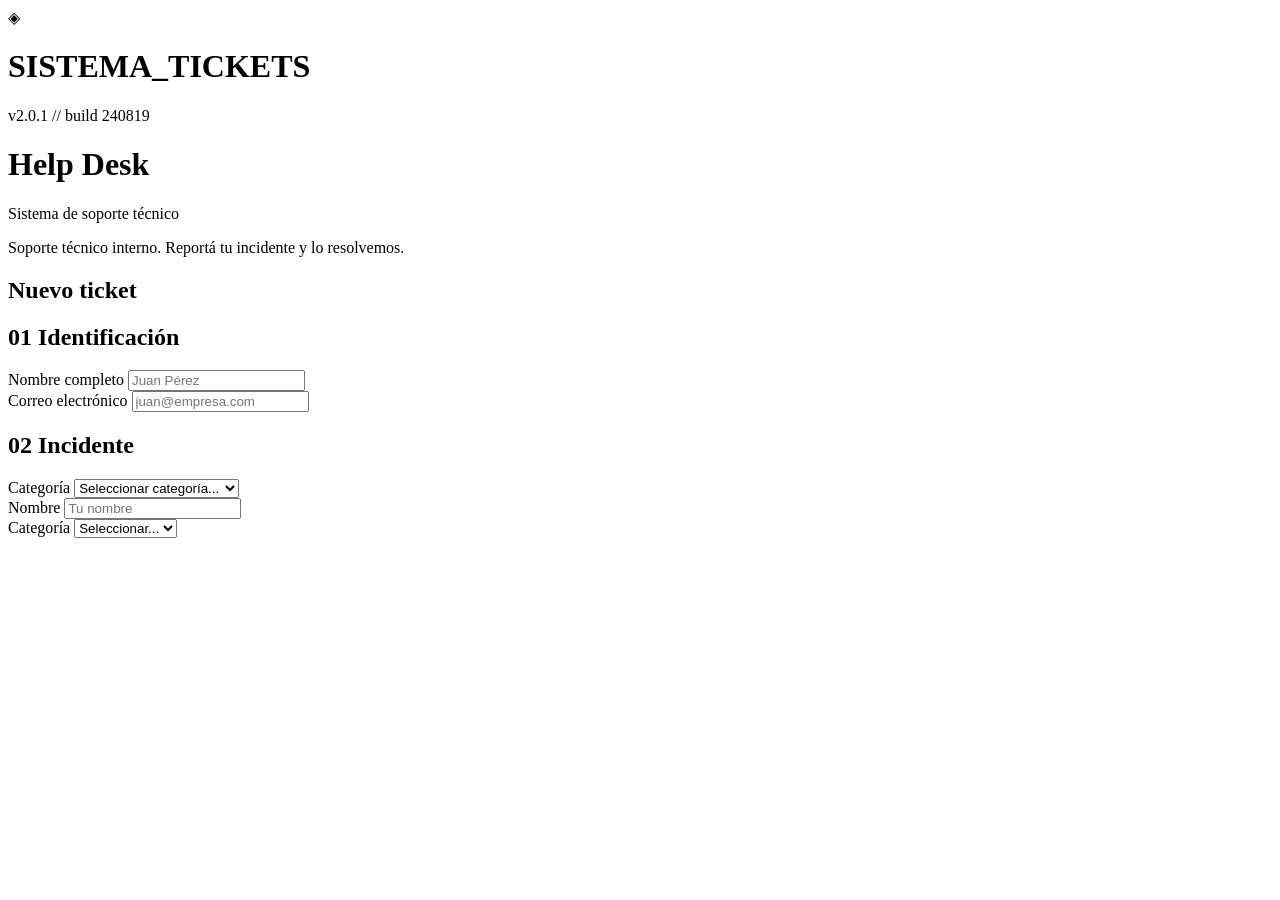
==== index.html @ 227f3cdc "Update index.html" ====
<!DOCTYPE html>
<html lang="es" class="dark">
<html lang="es">
<head>
    <meta charset="UTF-8">
    <meta name="viewport" content="width=device-width, initial-scale=1.0">
    <title>// SISTEMA_TICKETS</title>
    <link href="https://fonts.googleapis.com/css2?family=Inter:wght@400;500;600;700&family=JetBrains+Mono:wght@400;600&display=swap" rel="stylesheet">
    <title>Tickets</title>
    <link href="https://fonts.googleapis.com/css2?family=Space+Grotesk:wght@300;400;500;600;700&display=swap" rel="stylesheet">
    <link rel="stylesheet" href="style.css">
</head>
<body>
    <div class="noise"></div>
    
    <div class="gradient-bg">
        <div class="orb orb-1"></div>
        <div class="orb orb-2"></div>
        <div class="orb orb-3"></div>
    </div>

    <main class="container">
        <header class="header">
            <div class="logo">
                <div class="logo-icon">◈</div>
                <div>
                    <h1>SISTEMA_TICKETS</h1>
                    <span class="version">v2.0.1 // build 240819</span>
                </div>
            </div>
        <header class="glass-header">
            <h1>Help Desk</h1>
            <p>Sistema de soporte técnico</p>
        </header>

        <div class="hero">
            <p class="hero-text">
                Soporte técnico interno. Reportá tu incidente y lo resolvemos.
            </p>
        </div>

        <form id="formTicket" class="form">
        <form id="formTicket" class="glass-card">
            <h2>Nuevo ticket</h2>

            <section class="form-section">
                <h2 class="section-title">
                    <span class="section-number">01</span>
                    Identificación
                </h2>
                
                <div class="grid-2">
                    <div class="field">
                        <label class="field-label">Nombre completo</label>
                        <input type="text" id="solicitante" required placeholder="Juan Pérez">
                    </div>
                    
                    <div class="field">
                        <label class="field-label">Correo electrónico</label>
                        <input type="email" id="email" required placeholder="juan@empresa.com">
                    </div>
                </div>
            </section>

            <section class="form-section">
                <h2 class="section-title">
                    <span class="section-number">02</span>
                    Incidente
                </h2>

                <div class="field">
                    <label class="field-label">Categoría</label>
                    <select id="categoria" required>
                        <option value="">Seleccionar categoría...</option>
                        <option value="hardware">Hardware / Equipos</option>
                        <option value="software">Software / Aplicaciones</option>
                        <option value="red">Red / Conectividad</option>
                        <option value="email">Email / Comunicaciones</option>
                        <option value="impresion">Impresión / Periféricos</option>
                        <option value="accesos">Accesos / Seguridad</option>
                        <option value="otros">Otros / General</option>
                    </select>
            <div class="form-row">
                <div class="input-group">
                    <label>Nombre</label>
                    <input type="text" id="solicitante" required placeholder="Tu nombre">
                </div>

                <div class="field" id="campo-problema" style="display:none;">
                    <label class="field-label">Problema específico</label>
                    <select id="problema" required>
                        <option value="">Seleccionar problema...</option>
                    </select>
                <div class="input-group">
                    <label>Email</label>
                    <input type="email" id="email" required placeholder="tu@email.com">
                </div>
            </div>

                <div class="field" id="campo-detalles" style="display:none;">
                    <label class="field-label">
                        Detalles adicionales
                        <span class="required-mark">*</span>
                    </label>
                    <textarea id="detalles" rows="4" required placeholder="Describí el error, cuándo empezó, qué estabas haciendo..."></textarea>
                </div>
            </section>
            <div class="input-group">
                <label>Categoría</label>
                <select id="categoria" required>
                    <option value="">Seleccionar...</option>
                    <option value="hardware">Hardware</option>
                    <option value="software">Software</option>
                    <option value="red">Red</option>
                    <option value="email">Email</option>
                    <option value="impresion">Impresión</option>
                    <option value="accesos">Accesos</option>
                    <option value="otros">Otros</option>
                </select>
            </div>

            <div class="preview-card" id="vista-previa" style="display:none;">
                <div class="preview-header">
                    <span class="preview-title">Vista previa</span>
                    <span class="priority-badge" id="tag-prioridad">Media</span>
                </div>
                <div class="preview-content">
                    <p class="preview-problem" id="vp-problema-texto">-</p>
                    <p class="preview-note">Se enviará confirmación al correo</p>
                </div>
            <div class="input-group" id="campo-problema" style="display:none;">
                <label>Problema</label>
                <select id="problema" required>
                    <option value="">Seleccionar...</option>
                </select>
            </div>

            <div class="actions">
                <button type="submit" class="btn-primary" id="btn-enviar" disabled>
                    <span>Crear ticket</span>
                    <span class="btn-arrow">→</span>
                </button>
                <p class="security-note">Datos encriptados · Solo personal IT</p>
            <div class="input-group" id="campo-detalles" style="display:none;">
                <label>Detalles <span class="req">*</span></label>
                <textarea id="detalles" rows="3" required placeholder="Describe el incidente..."></textarea>
            </div>
        </form>

        <div class="success-view" id="mensaje-exito" style="display:none;">
            <div class="success-icon">◉</div>
            <h2 class="success-title">Ticket creado</h2>
            <p class="success-message">Recibimos tu consulta. Te contactamos pronto.</p>
            
            <div class="ticket-info">
                <div class="info-row">
                    <span class="info-label">Número</span>
                    <span class="info-value" id="numero-ticket">-</span>
                </div>
                <div class="info-row">
                    <span class="info-label">Prioridad</span>
                    <span class="info-value" id="prioridad-confirmada">-</span>
                </div>
                <div class="info-row">
                    <span class="info-label">Email</span>
                    <span class="info-value" id="email-confirmado">-</span>
                </div>
            <div class="preview-glass" id="vista-previa" style="display:none;">
                <span class="badge" id="tag-prioridad">Media</span>
                <p id="vp-problema-texto">-</p>
            </div>
            
            <button class="btn-secondary" onclick="location.reload()">
                Nuevo ticket

            <button type="submit" class="btn-glass" id="btn-enviar" disabled>
                Crear ticket →
            </button>
        </div>
        </form>

        <footer class="footer">
            <p>Sistema interno · 2024</p>
        </footer>
        <div class="glass-card success" id="mensaje-exito" style="display:none;">
            <div class="check">✓</div>
            <h3>Ticket creado</h3>
            <p>ID: <strong id="numero-ticket">-</strong></p>
            <p>Prioridad: <strong id="prioridad-confirmada">-</strong></p>
            <button class="btn-glass secondary" onclick="location.reload()">Nuevo</button>
        </div>
    </main>

    <script>
---- style.css ----
:root {
    --bg: #f3f0ff;              /* Lavanda suave */
    --surface: #ffffff;          /* Blanco puro para tarjetas */
    --sidebar: #4c1d95;          /* Violeta profundo */
    --sidebar-text: #e9d5ff;       /* Lavanda claro */
    --text: #1e1b4b;             /* Índigo casi negro */
    --text-muted: #6b7280;       /* Gris */
    --accent: #7c3aed;           /* Violeta eléctrico */
    --accent-hover: #6d28d9;       /* Violeta más oscuro */
    --border: #ddd6fe;           /* Lavanda borde */
    /* Paleta Violeta */
    --bg: #f5f3ff;              /* Lavanda muy suave, no blanco */
    --surface: #ffffff;
    --sidebar: #4c1d95;         /* Violeta oscuro */
    --sidebar-text: #ede9fe;
    --text: #1e1b4b;            /* Índigo oscuro, casi negro */
    --text-muted: #6d28d9;
    --accent: #7c3aed;          /* Violeta eléctrico */
    --accent-hover: #6d28d9;
    --border: #ddd6fe;
    --shadow: rgba(124, 58, 237, 0.1);
    
    --font-serif: 'DM Serif Display', serif;
    --font-sans: 'Inter', sans-serif;
}
@@ -32,7 +34,7 @@ body {
    min-height: 100vh;
}

/* Sidebar */
/* Sidebar violeta oscuro */
.sidebar {
    width: 260px;
    background: var(--sidebar);
@@ -47,7 +49,7 @@ body {
    font-size: 28px;
    margin-bottom: 60px;
    letter-spacing: -0.5px;
    color: var(--accent-soft);
    color: #fff;
}

.nav {
@@ -61,18 +63,17 @@ body {
    text-decoration: none;
    padding: 12px 16px;
    border-radius: 6px;
    opacity: 0.7;
    opacity: 0.8;
    transition: all 0.2s;
}

.nav-item:hover,
.nav-item.active {
    opacity: 1;
    background: rgba(108, 92, 231, 0.2);
    color: var(--accent-soft);
    background: rgba(255,255,255,0.15);
}

/* Main Content */
/* Main */
.main {
    flex: 1;
    margin-left: 260px;
@@ -92,7 +93,7 @@ body {
    font-weight: 400;
    margin-bottom: 8px;
    letter-spacing: -0.5px;
    color: var(--text);
    color: var(--sidebar);
}

.subtitle {
@@ -132,14 +133,14 @@ label {
}

.required {
    color: #e17055;
    color: #dc2626;
}

input, select, textarea {
    width: 100%;
    padding: 14px 16px;
    border: 1px solid var(--border);
    border-radius: 4px;
    border-radius: 8px;
    font-family: var(--font-sans);
    font-size: 15px;
    background: var(--surface);
@@ -160,18 +161,19 @@ textarea {
select {
    cursor: pointer;
    appearance: none;
    background-image: url("data:image/svg+xml,%3Csvg width='12' height='8' viewBox='0 0 12 8' fill='none'%3E%3Cpath d='M1 1.5L6 6.5L11 1.5' stroke='%23636e72' stroke-width='1.5' stroke-linecap='round' stroke-linejoin='round'/%3E%3C/svg%3E");
    background-image: url("data:image/svg+xml,%3Csvg width='12' height='8' viewBox='0 0 12 8' fill='none'%3E%3Cpath d='M1 1.5L6 6.5L11 1.5' stroke='%236d28d9' stroke-width='1.5' stroke-linecap='round' stroke-linejoin='round'/%3E%3C/svg%3E");
    background-repeat: no-repeat;
    background-position: right 16px center;
    padding-right: 40px;
}

/* Summary Card */
.summary-card {
    background: #f0f3f5;
    background: #ede9fe;
    border-left: 4px solid var(--accent);
    padding: 28px;
    margin: 40px 0;
    border-radius: 0 8px 8px 0;
}

.summary-header {
@@ -195,15 +197,15 @@ select {
    font-weight: 600;
    text-transform: uppercase;
    letter-spacing: 0.5px;
    border-radius: 4px;
    background: #dfe6e9;
    border-radius: 20px;
    background: #ddd6fe;
    color: var(--text);
}

.badge.critica { background: #e17055; color: white; }
.badge.alta { background: #fdcb6e; color: var(--text); }
.badge.critica { background: #dc2626; color: white; }
.badge.alta { background: #f59e0b; color: white; }
.badge.media { background: var(--accent); color: white; }
.badge.baja { background: #b2bec3; color: white; }
.badge.baja { background: #8b5cf6; color: white; }

.summary-problem {
    font-size: 18px;
@@ -229,11 +231,122 @@ select {
    font-family: var(--font-sans);
    font-size: 15px;
    font-weight: 600;
    border-radius: 4px;
    border-radius: 8px;
    cursor: pointer;
    transition: all 0.2s;
    box-shadow: 0 4px 12px var(--shadow);
}

.btn-primary:hover:not(:disabled) {
    background: var(--accent-hover);
    transform: translateY(-1px
    transform: translateY(-1px);
    box-shadow: 0 6px 20px var(--shadow);
}

.btn-primary:disabled {
    background: #c4b5fd;
    cursor: not-allowed;
    box-shadow: none;
}

.btn-secondary {
    background: transparent;
    color: var(--accent);
    border: 1px solid var(--accent);
    padding: 14px 32px;
    font-family: var(--font-sans);
    font-size: 15px;
    cursor: pointer;
    border-radius: 8px;
    margin-top: 24px;
}

.btn-secondary:hover {
    background: var(--accent);
    color: white;
}

/* Success */
.success-message {
    text-align: center;
    padding: 60px 40px;
    background: var(--surface);
    border: 1px solid var(--border);
    border-radius: 12px;
    box-shadow: 0 10px 40px var(--shadow);
}

.success-icon {
    width: 64px;
    height: 64px;
    background: var(--accent);
    color: white;
    border-radius: 50%;
    display: flex;
    align-items: center;
    justify-content: center;
    font-size: 28px;
    margin: 0 auto 24px;
}

.success-message h2 {
    font-family: var(--font-serif);
    font-size: 32px;
    font-weight: 400;
    margin-bottom: 8px;
    color: var(--sidebar);
}

.success-message > p {
    color: var(--text-muted);
    margin-bottom: 32px;
}

.ticket-details {
    background: var(--bg);
    padding: 24px;
    margin-bottom: 32px;
    text-align: left;
    border-radius: 8px;
}

.ticket-details p {
    margin-bottom: 12px;
    padding-bottom: 12px;
    border-bottom: 1px solid var(--border);
}

.ticket-details p:last-child {
    margin-bottom: 0;
    padding-bottom: 0;
    border-bottom: none;
}

.ticket-details strong {
    display: inline-block;
    width: 120px;
    color: var(--text-muted);
    font-weight: 500;
}

@media (max-width: 900px) {
    .sidebar {
        width: 100%;
        position: relative;
        height: auto;
        padding: 20px;
    }
    
    .main {
        margin-left: 0;
        padding: 30px;
    }
    
    .page {
        flex-direction: column;
    }
    
    .form-row {
        grid-template-columns: 1fr;
    }
}
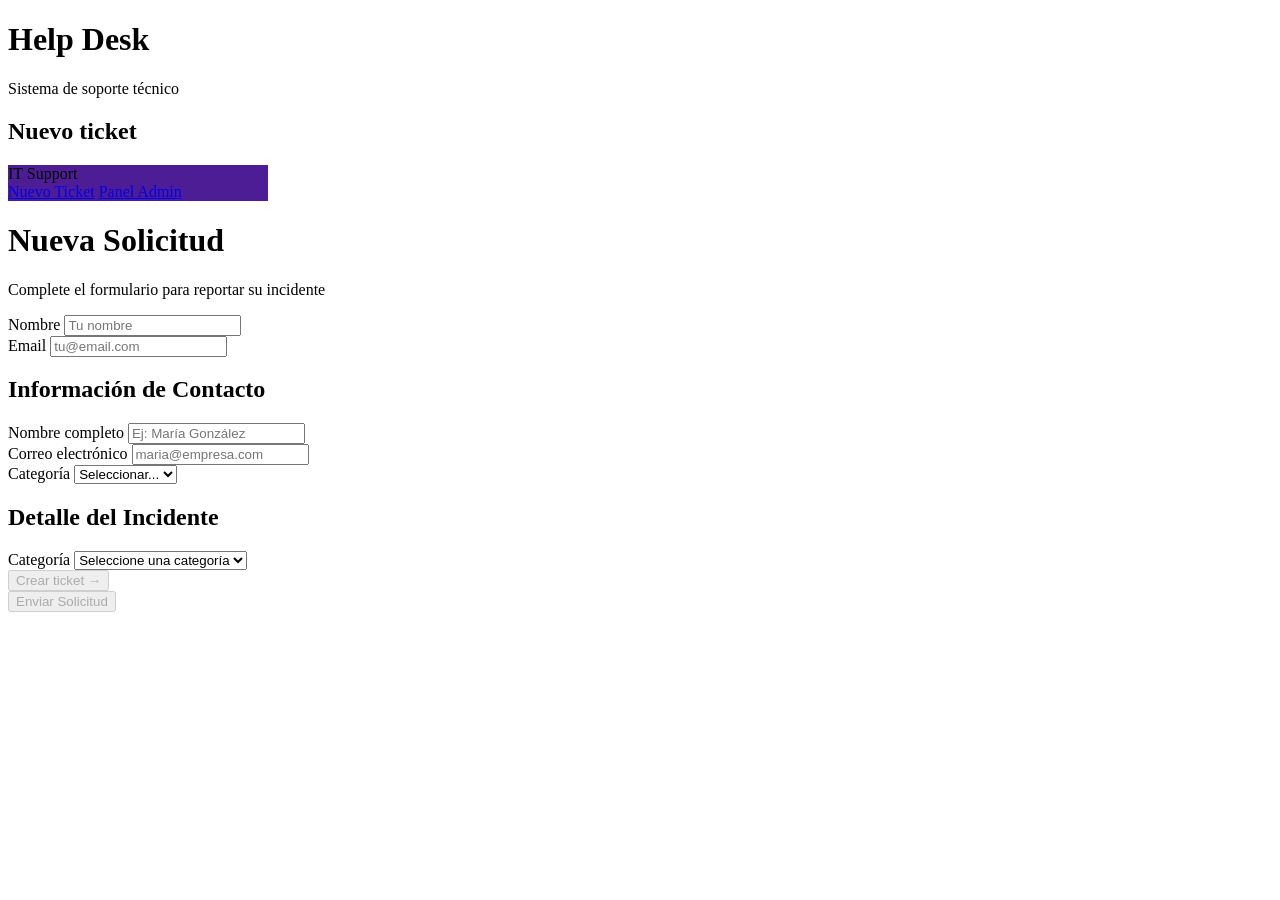
==== commit 49c6a3d8: "Update index.html" ====
--- a/index.html
+++ b/index.html
@@ -1,18 +1,15 @@
 <!DOCTYPE html>
-<html lang="es" class="dark">
 <html lang="es">
 <head>
     <meta charset="UTF-8">
     <meta name="viewport" content="width=device-width, initial-scale=1.0">
-    <title>// SISTEMA_TICKETS</title>
-    <link href="https://fonts.googleapis.com/css2?family=Inter:wght@400;500;600;700&family=JetBrains+Mono:wght@400;600&display=swap" rel="stylesheet">
     <title>Tickets</title>
     <link href="https://fonts.googleapis.com/css2?family=Space+Grotesk:wght@300;400;500;600;700&display=swap" rel="stylesheet">
+    <title>Sistema de Tickets — IT Support</title>
+    <link href="https://fonts.googleapis.com/css2?family=DM+Serif+Display&family=Inter:wght@400;500;600&display=swap" rel="stylesheet">
     <link rel="stylesheet" href="style.css">
 </head>
 <body>
-    <div class="noise"></div>
-    
     <div class="gradient-bg">
         <div class="orb orb-1"></div>
         <div class="orb orb-2"></div>
@@ -20,91 +17,54 @@
     </div>
 
     <main class="container">
-        <header class="header">
-            <div class="logo">
-                <div class="logo-icon">◈</div>
-                <div>
-                    <h1>SISTEMA_TICKETS</h1>
-                    <span class="version">v2.0.1 // build 240819</span>
-                </div>
-            </div>
         <header class="glass-header">
             <h1>Help Desk</h1>
             <p>Sistema de soporte técnico</p>
         </header>
 
-        <div class="hero">
-            <p class="hero-text">
-                Soporte técnico interno. Reportá tu incidente y lo resolvemos.
-            </p>
-        </div>
-
-        <form id="formTicket" class="form">
         <form id="formTicket" class="glass-card">
             <h2>Nuevo ticket</h2>
+    <div class="page">
+        <aside class="sidebar">
+            <div class="brand">IT Support</div>
+            <nav class="nav">
+                <a href="#" class="nav-item active">Nuevo Ticket</a>
+                <a href="admin.html" class="nav-item">Panel Admin</a>
+            </nav>
+        </aside>
+        
+        <main class="main">
+            <header class="header">
+                <h1>Nueva Solicitud</h1>
+                <p class="subtitle">Complete el formulario para reportar su incidente</p>
+            </header>
 
-            <section class="form-section">
-                <h2 class="section-title">
-                    <span class="section-number">01</span>
-                    Identificación
-                </h2>
-                
-                <div class="grid-2">
-                    <div class="field">
-                        <label class="field-label">Nombre completo</label>
-                        <input type="text" id="solicitante" required placeholder="Juan Pérez">
-                    </div>
-                    
-                    <div class="field">
-                        <label class="field-label">Correo electrónico</label>
-                        <input type="email" id="email" required placeholder="juan@empresa.com">
-                    </div>
-                </div>
-            </section>
-
-            <section class="form-section">
-                <h2 class="section-title">
-                    <span class="section-number">02</span>
-                    Incidente
-                </h2>
-
-                <div class="field">
-                    <label class="field-label">Categoría</label>
-                    <select id="categoria" required>
-                        <option value="">Seleccionar categoría...</option>
-                        <option value="hardware">Hardware / Equipos</option>
-                        <option value="software">Software / Aplicaciones</option>
-                        <option value="red">Red / Conectividad</option>
-                        <option value="email">Email / Comunicaciones</option>
-                        <option value="impresion">Impresión / Periféricos</option>
-                        <option value="accesos">Accesos / Seguridad</option>
-                        <option value="otros">Otros / General</option>
-                    </select>
             <div class="form-row">
                 <div class="input-group">
                     <label>Nombre</label>
                     <input type="text" id="solicitante" required placeholder="Tu nombre">
                 </div>
-
-                <div class="field" id="campo-problema" style="display:none;">
-                    <label class="field-label">Problema específico</label>
-                    <select id="problema" required>
-                        <option value="">Seleccionar problema...</option>
-                    </select>
                 <div class="input-group">
                     <label>Email</label>
                     <input type="email" id="email" required placeholder="tu@email.com">
                 </div>
             </div>
+            <form id="formTicket" class="form">
+                
+                <section class="form-section">
+                    <h2>Información de Contacto</h2>
+                    <div class="form-row">
+                        <div class="field">
+                            <label>Nombre completo</label>
+                            <input type="text" id="solicitante" required placeholder="Ej: María González">
+                        </div>
+                        <div class="field">
+                            <label>Correo electrónico</label>
+                            <input type="email" id="email" required placeholder="maria@empresa.com">
+                        </div>
+                    </div>
+                </section>
 
-                <div class="field" id="campo-detalles" style="display:none;">
-                    <label class="field-label">
-                        Detalles adicionales
-                        <span class="required-mark">*</span>
-                    </label>
-                    <textarea id="detalles" rows="4" required placeholder="Describí el error, cuándo empezó, qué estabas haciendo..."></textarea>
-                </div>
-            </section>
             <div class="input-group">
                 <label>Categoría</label>
                 <select id="categoria" required>
@@ -118,70 +78,70 @@
                     <option value="otros">Otros</option>
                 </select>
             </div>
+                <section class="form-section">
+                    <h2>Detalle del Incidente</h2>
+                    
+                    <div class="field">
+                        <label>Categoría</label>
+                        <select id="categoria" required>
+                            <option value="">Seleccione una categoría</option>
+                            <option value="hardware">Hardware y Equipos</option>
+                            <option value="software">Software y Aplicaciones</option>
+                            <option value="red">Red y Conectividad</option>
+                            <option value="email">Correo Electrónico</option>
+                            <option value="impresion">Impresión y Escaneo</option>
+                            <option value="accesos">Accesos y Seguridad</option>
+                            <option value="otros">Otros</option>
+                        </select>
+                    </div>
 
-            <div class="preview-card" id="vista-previa" style="display:none;">
-                <div class="preview-header">
-                    <span class="preview-title">Vista previa</span>
-                    <span class="priority-badge" id="tag-prioridad">Media</span>
-                </div>
-                <div class="preview-content">
-                    <p class="preview-problem" id="vp-problema-texto">-</p>
-                    <p class="preview-note">Se enviará confirmación al correo</p>
-                </div>
             <div class="input-group" id="campo-problema" style="display:none;">
                 <label>Problema</label>
                 <select id="problema" required>
                     <option value="">Seleccionar...</option>
                 </select>
             </div>
+                    <div class="field" id="campo-problema" style="display:none;">
+                        <label>Problema específico</label>
+                        <select id="problema" required>
+                            <option value="">Seleccione el problema</option>
+                        </select>
+                    </div>
 
-            <div class="actions">
-                <button type="submit" class="btn-primary" id="btn-enviar" disabled>
-                    <span>Crear ticket</span>
-                    <span class="btn-arrow">→</span>
-                </button>
-                <p class="security-note">Datos encriptados · Solo personal IT</p>
             <div class="input-group" id="campo-detalles" style="display:none;">
                 <label>Detalles <span class="req">*</span></label>
                 <textarea id="detalles" rows="3" required placeholder="Describe el incidente..."></textarea>
             </div>
-        </form>
+                    <div class="field" id="campo-detalles" style="display:none;">
+                        <label>Descripción detallada <span class="required">*</span></label>
+                        <textarea id="detalles" rows="5" required placeholder="Describa el incidente con el mayor detalle posible..."></textarea>
+                    </div>
+                </section>
 
-        <div class="success-view" id="mensaje-exito" style="display:none;">
-            <div class="success-icon">◉</div>
-            <h2 class="success-title">Ticket creado</h2>
-            <p class="success-message">Recibimos tu consulta. Te contactamos pronto.</p>
-            
-            <div class="ticket-info">
-                <div class="info-row">
-                    <span class="info-label">Número</span>
-                    <span class="info-value" id="numero-ticket">-</span>
-                </div>
-                <div class="info-row">
-                    <span class="info-label">Prioridad</span>
-                    <span class="info-value" id="prioridad-confirmada">-</span>
-                </div>
-                <div class="info-row">
-                    <span class="info-label">Email</span>
-                    <span class="info-value" id="email-confirmado">-</span>
-                </div>
             <div class="preview-glass" id="vista-previa" style="display:none;">
                 <span class="badge" id="tag-prioridad">Media</span>
                 <p id="vp-problema-texto">-</p>
             </div>
-            
-            <button class="btn-secondary" onclick="location.reload()">
-                Nuevo ticket
+                <div class="summary-card" id="vista-previa" style="display:none;">
+                    <div class="summary-header">
+                        <span class="summary-title">Resumen de la Solicitud</span>
+                        <span class="badge" id="tag-prioridad">Media</span>
+                    </div>
+                    <p class="summary-problem" id="vp-problema-texto">-</p>
+                    <p class="summary-note">Se enviará confirmación al correo proporcionado</p>
+                </div>
 
             <button type="submit" class="btn-glass" id="btn-enviar" disabled>
                 Crear ticket →
             </button>
-        </div>
         </form>
+                <div class="actions">
+                    <button type="submit" class="btn-primary" id="btn-enviar" disabled>
+                        Enviar Solicitud
+                    </button>
+                </div>
+            </form>
 
-        <footer class="footer">
-            <p>Sistema interno · 2024</p>
-        </footer>
         <div class="glass-card success" id="mensaje-exito" style="display:none;">
             <div class="check">✓</div>
             <h3>Ticket creado</h3>
@@ -190,5 +150,23 @@
             <button class="btn-glass secondary" onclick="location.reload()">Nuevo</button>
         </div>
     </main>
+            <div class="success-message" id="mensaje-exito" style="display:none;">
+                <div class="success-icon">✓</div>
+                <h2>Solicitud Recibida</h2>
+                <p>Su ticket ha sido registrado correctamente</p>
+                <div class="ticket-details">
+                    <p><strong>Ticket N°</strong> <span id="numero-ticket">-</span></p>
+                    <p><strong>Prioridad</strong> <span id="prioridad-confirmada">-</span></p>
+                    <p><strong>Email</strong> <span id="email-confirmado">-</span></p>
+                </div>
+                <button class="btn-secondary" onclick="location.reload()">Nueva Solicitud</button>
+            </div>
+        </main>
+    </div>
 
     <script>
+        const API_URL = 'https://tickets-api-63tv.onrender.com';
+    </script>
+    <script src="app.js"></script>
+</body>
+</html>
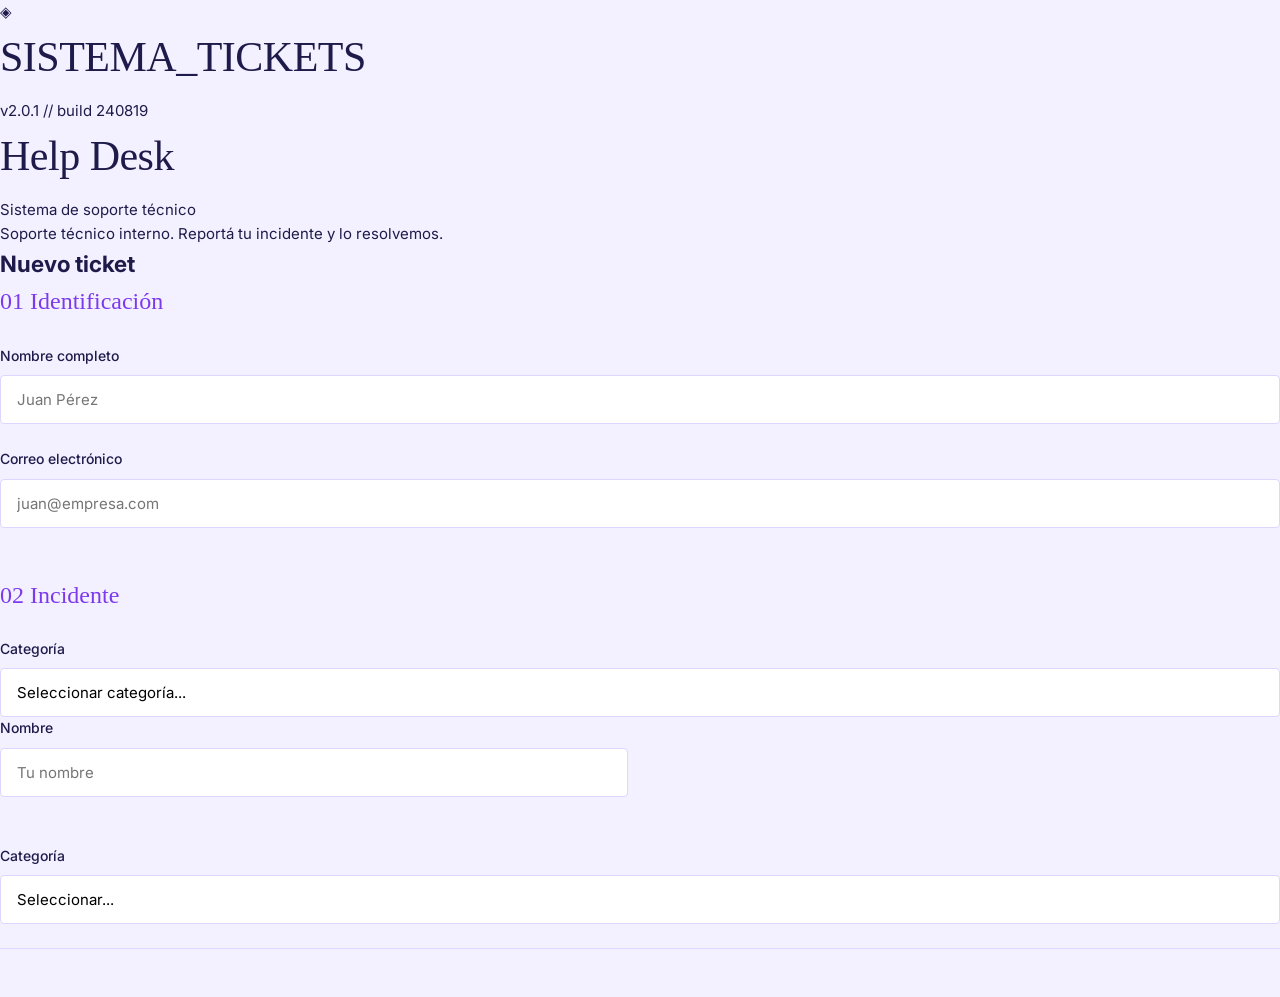
==== commit 71c03c1c: "Update index.html" ====
--- a/index.html
+++ b/index.html
@@ -1,15 +1,18 @@
 <!DOCTYPE html>
+<html lang="es" class="dark">
 <html lang="es">
 <head>
     <meta charset="UTF-8">
     <meta name="viewport" content="width=device-width, initial-scale=1.0">
+    <title>// SISTEMA_TICKETS</title>
+    <link href="https://fonts.googleapis.com/css2?family=Inter:wght@400;500;600;700&family=JetBrains+Mono:wght@400;600&display=swap" rel="stylesheet">
     <title>Tickets</title>
     <link href="https://fonts.googleapis.com/css2?family=Space+Grotesk:wght@300;400;500;600;700&display=swap" rel="stylesheet">
-    <title>Sistema de Tickets — IT Support</title>
-    <link href="https://fonts.googleapis.com/css2?family=DM+Serif+Display&family=Inter:wght@400;500;600&display=swap" rel="stylesheet">
     <link rel="stylesheet" href="style.css">
 </head>
 <body>
+    <div class="noise"></div>
+    
     <div class="gradient-bg">
         <div class="orb orb-1"></div>
         <div class="orb orb-2"></div>
@@ -17,54 +20,91 @@
     </div>
 
     <main class="container">
+        <header class="header">
+            <div class="logo">
+                <div class="logo-icon">◈</div>
+                <div>
+                    <h1>SISTEMA_TICKETS</h1>
+                    <span class="version">v2.0.1 // build 240819</span>
+                </div>
+            </div>
         <header class="glass-header">
             <h1>Help Desk</h1>
             <p>Sistema de soporte técnico</p>
         </header>
 
+        <div class="hero">
+            <p class="hero-text">
+                Soporte técnico interno. Reportá tu incidente y lo resolvemos.
+            </p>
+        </div>
+
+        <form id="formTicket" class="form">
         <form id="formTicket" class="glass-card">
             <h2>Nuevo ticket</h2>
-    <div class="page">
-        <aside class="sidebar">
-            <div class="brand">IT Support</div>
-            <nav class="nav">
-                <a href="#" class="nav-item active">Nuevo Ticket</a>
-                <a href="admin.html" class="nav-item">Panel Admin</a>
-            </nav>
-        </aside>
-        
-        <main class="main">
-            <header class="header">
-                <h1>Nueva Solicitud</h1>
-                <p class="subtitle">Complete el formulario para reportar su incidente</p>
-            </header>
 
+            <section class="form-section">
+                <h2 class="section-title">
+                    <span class="section-number">01</span>
+                    Identificación
+                </h2>
+                
+                <div class="grid-2">
+                    <div class="field">
+                        <label class="field-label">Nombre completo</label>
+                        <input type="text" id="solicitante" required placeholder="Juan Pérez">
+                    </div>
+                    
+                    <div class="field">
+                        <label class="field-label">Correo electrónico</label>
+                        <input type="email" id="email" required placeholder="juan@empresa.com">
+                    </div>
+                </div>
+            </section>
+
+            <section class="form-section">
+                <h2 class="section-title">
+                    <span class="section-number">02</span>
+                    Incidente
+                </h2>
+
+                <div class="field">
+                    <label class="field-label">Categoría</label>
+                    <select id="categoria" required>
+                        <option value="">Seleccionar categoría...</option>
+                        <option value="hardware">Hardware / Equipos</option>
+                        <option value="software">Software / Aplicaciones</option>
+                        <option value="red">Red / Conectividad</option>
+                        <option value="email">Email / Comunicaciones</option>
+                        <option value="impresion">Impresión / Periféricos</option>
+                        <option value="accesos">Accesos / Seguridad</option>
+                        <option value="otros">Otros / General</option>
+                    </select>
             <div class="form-row">
                 <div class="input-group">
                     <label>Nombre</label>
                     <input type="text" id="solicitante" required placeholder="Tu nombre">
                 </div>
+
+                <div class="field" id="campo-problema" style="display:none;">
+                    <label class="field-label">Problema específico</label>
+                    <select id="problema" required>
+                        <option value="">Seleccionar problema...</option>
+                    </select>
                 <div class="input-group">
                     <label>Email</label>
                     <input type="email" id="email" required placeholder="tu@email.com">
                 </div>
             </div>
-            <form id="formTicket" class="form">
-                
-                <section class="form-section">
-                    <h2>Información de Contacto</h2>
-                    <div class="form-row">
-                        <div class="field">
-                            <label>Nombre completo</label>
-                            <input type="text" id="solicitante" required placeholder="Ej: María González">
-                        </div>
-                        <div class="field">
-                            <label>Correo electrónico</label>
-                            <input type="email" id="email" required placeholder="maria@empresa.com">
-                        </div>
-                    </div>
-                </section>
 
+                <div class="field" id="campo-detalles" style="display:none;">
+                    <label class="field-label">
+                        Detalles adicionales
+                        <span class="required-mark">*</span>
+                    </label>
+                    <textarea id="detalles" rows="4" required placeholder="Describí el error, cuándo empezó, qué estabas haciendo..."></textarea>
+                </div>
+            </section>
             <div class="input-group">
                 <label>Categoría</label>
                 <select id="categoria" required>
@@ -78,70 +118,70 @@
                     <option value="otros">Otros</option>
                 </select>
             </div>
-                <section class="form-section">
-                    <h2>Detalle del Incidente</h2>
-                    
-                    <div class="field">
-                        <label>Categoría</label>
-                        <select id="categoria" required>
-                            <option value="">Seleccione una categoría</option>
-                            <option value="hardware">Hardware y Equipos</option>
-                            <option value="software">Software y Aplicaciones</option>
-                            <option value="red">Red y Conectividad</option>
-                            <option value="email">Correo Electrónico</option>
-                            <option value="impresion">Impresión y Escaneo</option>
-                            <option value="accesos">Accesos y Seguridad</option>
-                            <option value="otros">Otros</option>
-                        </select>
-                    </div>
 
+            <div class="preview-card" id="vista-previa" style="display:none;">
+                <div class="preview-header">
+                    <span class="preview-title">Vista previa</span>
+                    <span class="priority-badge" id="tag-prioridad">Media</span>
+                </div>
+                <div class="preview-content">
+                    <p class="preview-problem" id="vp-problema-texto">-</p>
+                    <p class="preview-note">Se enviará confirmación al correo</p>
+                </div>
             <div class="input-group" id="campo-problema" style="display:none;">
                 <label>Problema</label>
                 <select id="problema" required>
                     <option value="">Seleccionar...</option>
                 </select>
             </div>
-                    <div class="field" id="campo-problema" style="display:none;">
-                        <label>Problema específico</label>
-                        <select id="problema" required>
-                            <option value="">Seleccione el problema</option>
-                        </select>
-                    </div>
 
+            <div class="actions">
+                <button type="submit" class="btn-primary" id="btn-enviar" disabled>
+                    <span>Crear ticket</span>
+                    <span class="btn-arrow">→</span>
+                </button>
+                <p class="security-note">Datos encriptados · Solo personal IT</p>
             <div class="input-group" id="campo-detalles" style="display:none;">
                 <label>Detalles <span class="req">*</span></label>
                 <textarea id="detalles" rows="3" required placeholder="Describe el incidente..."></textarea>
             </div>
-                    <div class="field" id="campo-detalles" style="display:none;">
-                        <label>Descripción detallada <span class="required">*</span></label>
-                        <textarea id="detalles" rows="5" required placeholder="Describa el incidente con el mayor detalle posible..."></textarea>
-                    </div>
-                </section>
+        </form>
 
+        <div class="success-view" id="mensaje-exito" style="display:none;">
+            <div class="success-icon">◉</div>
+            <h2 class="success-title">Ticket creado</h2>
+            <p class="success-message">Recibimos tu consulta. Te contactamos pronto.</p>
+            
+            <div class="ticket-info">
+                <div class="info-row">
+                    <span class="info-label">Número</span>
+                    <span class="info-value" id="numero-ticket">-</span>
+                </div>
+                <div class="info-row">
+                    <span class="info-label">Prioridad</span>
+                    <span class="info-value" id="prioridad-confirmada">-</span>
+                </div>
+                <div class="info-row">
+                    <span class="info-label">Email</span>
+                    <span class="info-value" id="email-confirmado">-</span>
+                </div>
             <div class="preview-glass" id="vista-previa" style="display:none;">
                 <span class="badge" id="tag-prioridad">Media</span>
                 <p id="vp-problema-texto">-</p>
             </div>
-                <div class="summary-card" id="vista-previa" style="display:none;">
-                    <div class="summary-header">
-                        <span class="summary-title">Resumen de la Solicitud</span>
-                        <span class="badge" id="tag-prioridad">Media</span>
-                    </div>
-                    <p class="summary-problem" id="vp-problema-texto">-</p>
-                    <p class="summary-note">Se enviará confirmación al correo proporcionado</p>
-                </div>
+            
+            <button class="btn-secondary" onclick="location.reload()">
+                Nuevo ticket
 
             <button type="submit" class="btn-glass" id="btn-enviar" disabled>
                 Crear ticket →
             </button>
+        </div>
         </form>
-                <div class="actions">
-                    <button type="submit" class="btn-primary" id="btn-enviar" disabled>
-                        Enviar Solicitud
-                    </button>
-                </div>
-            </form>
 
+        <footer class="footer">
+            <p>Sistema interno · 2024</p>
+        </footer>
         <div class="glass-card success" id="mensaje-exito" style="display:none;">
             <div class="check">✓</div>
             <h3>Ticket creado</h3>
@@ -150,19 +190,6 @@
             <button class="btn-glass secondary" onclick="location.reload()">Nuevo</button>
         </div>
     </main>
-            <div class="success-message" id="mensaje-exito" style="display:none;">
-                <div class="success-icon">✓</div>
-                <h2>Solicitud Recibida</h2>
-                <p>Su ticket ha sido registrado correctamente</p>
-                <div class="ticket-details">
-                    <p><strong>Ticket N°</strong> <span id="numero-ticket">-</span></p>
-                    <p><strong>Prioridad</strong> <span id="prioridad-confirmada">-</span></p>
-                    <p><strong>Email</strong> <span id="email-confirmado">-</span></p>
-                </div>
-                <button class="btn-secondary" onclick="location.reload()">Nueva Solicitud</button>
-            </div>
-        </main>
-    </div>
 
     <script>
         const API_URL = 'https://tickets-api-63tv.onrender.com';
--- a/style.css
+++ b/style.css
@@ -1,4 +1,15 @@
 :root {
+    --bg: #f8f9fa;
+    --surface: #ffffff;
+    --sidebar: #2d2d3a;
+    --sidebar-text: #dfe6e9;
+    --text: #2d3436;
+    --text-muted: #636e72;
+    --accent: #6c5ce7;
+    --accent-hover: #5f3dc4;
+    --accent-soft: #a29bfe;
+    --border: #e1e8ed;
+    --shadow: rgba(108, 92, 231, 0.08);
     --bg: #f3f0ff;              /* Lavanda suave */
     --surface: #ffffff;          /* Blanco puro para tarjetas */
     --sidebar: #4c1d95;          /* Violeta profundo */
@@ -8,45 +19,60 @@
     --accent: #7c3aed;           /* Violeta eléctrico */
     --accent-hover: #6d28d9;       /* Violeta más oscuro */
     --border: #ddd6fe;           /* Lavanda borde */
-    /* Paleta Violeta */
-    --bg: #f5f3ff;              /* Lavanda muy suave, no blanco */
-    --surface: #ffffff;
-    --sidebar: #4c1d95;         /* Violeta oscuro */
-    --sidebar-text: #ede9fe;
-    --text: #1e1b4b;            /* Índigo oscuro, casi negro */
-    --text-muted: #6d28d9;
-    --accent: #7c3aed;          /* Violeta eléctrico */
-    --accent-hover: #6d28d9;
-    --border: #ddd6fe;
     --shadow: rgba(124, 58, 237, 0.1);
-    
     --font-serif: 'DM Serif Display', serif;
     --font-sans: 'Inter', sans-serif;
 }
-@@ -32,7 +34,7 @@ body {
+
+* {
+    margin: 0;
+    padding: 0;
+    box-sizing: border-box;
+}
+
+body {
+    font-family: var(--font-sans);
+    background: var(--bg);
+    color: var(--text);
+    line-height: 1.6;
+    font-size: 15px;
+}
+
+.page {
+    display: flex;
     min-height: 100vh;
 }
 
 /* Sidebar */
-/* Sidebar violeta oscuro */
 .sidebar {
     width: 260px;
     background: var(--sidebar);
-@@ -47,7 +49,7 @@ body {
+    color: var(--sidebar-text);
+    padding: 40px 30px;
+    position: fixed;
+    height: 100vh;
+}
+
+.brand {
+    font-family: var(--font-serif);
     font-size: 28px;
     margin-bottom: 60px;
     letter-spacing: -0.5px;
     color: var(--accent-soft);
-    color: #fff;
 }
 
 .nav {
-@@ -61,18 +63,17 @@ body {
+    display: flex;
+    flex-direction: column;
+    gap: 8px;
+}
+
+.nav-item {
+    color: var(--sidebar-text);
     text-decoration: none;
     padding: 12px 16px;
     border-radius: 6px;
     opacity: 0.7;
-    opacity: 0.8;
     transition: all 0.2s;
 }
 
@@ -55,29 +81,69 @@
     opacity: 1;
     background: rgba(108, 92, 231, 0.2);
     color: var(--accent-soft);
-    background: rgba(255,255,255,0.15);
 }
 
 /* Main Content */
-/* Main */
 .main {
     flex: 1;
     margin-left: 260px;
-@@ -92,7 +93,7 @@ body {
+    padding: 60px;
+    max-width: 800px;
+}
+
+.header {
+    margin-bottom: 48px;
+    padding-bottom: 24px;
+    border-bottom: 1px solid var(--border);
+}
+
+.header h1 {
+    font-family: var(--font-serif);
+    font-size: 42px;
     font-weight: 400;
     margin-bottom: 8px;
     letter-spacing: -0.5px;
     color: var(--text);
-    color: var(--sidebar);
 }
 
 .subtitle {
-@@ -132,14 +133,14 @@ label {
+    color: var(--text-muted);
+    font-size: 16px;
+}
+
+/* Form */
+.form-section {
+    margin-bottom: 48px;
+}
+
+.form-section h2 {
+    font-family: var(--font-serif);
+    font-size: 24px;
+    font-weight: 400;
+    margin-bottom: 24px;
+    color: var(--accent);
+}
+
+.form-row {
+    display: grid;
+    grid-template-columns: 1fr 1fr;
+    gap: 24px;
+}
+
+.field {
+    margin-bottom: 24px;
+}
+
+label {
+    display: block;
+    font-weight: 500;
+    margin-bottom: 8px;
+    font-size: 14px;
+    color: var(--text);
 }
 
 .required {
     color: #e17055;
-    color: #dc2626;
 }
 
 input, select, textarea {
@@ -85,16 +151,27 @@
     padding: 14px 16px;
     border: 1px solid var(--border);
     border-radius: 4px;
-    border-radius: 8px;
     font-family: var(--font-sans);
     font-size: 15px;
     background: var(--surface);
-@@ -160,18 +161,19 @@ textarea {
+    transition: all 0.2s;
+}
+
+input:focus, select:focus, textarea:focus {
+    outline: none;
+    border-color: var(--accent);
+    box-shadow: 0 0 0 3px var(--shadow);
+}
+
+textarea {
+    resize: vertical;
+    min-height: 120px;
+}
+
 select {
     cursor: pointer;
     appearance: none;
     background-image: url("data:image/svg+xml,%3Csvg width='12' height='8' viewBox='0 0 12 8' fill='none'%3E%3Cpath d='M1 1.5L6 6.5L11 1.5' stroke='%23636e72' stroke-width='1.5' stroke-linecap='round' stroke-linejoin='round'/%3E%3C/svg%3E");
-    background-image: url("data:image/svg+xml,%3Csvg width='12' height='8' viewBox='0 0 12 8' fill='none'%3E%3Cpath d='M1 1.5L6 6.5L11 1.5' stroke='%236d28d9' stroke-width='1.5' stroke-linecap='round' stroke-linejoin='round'/%3E%3C/svg%3E");
     background-repeat: no-repeat;
     background-position: right 16px center;
     padding-right: 40px;
@@ -103,157 +180,71 @@
 /* Summary Card */
 .summary-card {
     background: #f0f3f5;
-    background: #ede9fe;
     border-left: 4px solid var(--accent);
     padding: 28px;
     margin: 40px 0;
-    border-radius: 0 8px 8px 0;
 }
 
 .summary-header {
-@@ -195,15 +197,15 @@ select {
+    display: flex;
+    justify-content: space-between;
+    align-items: center;
+    margin-bottom: 16px;
+}
+
+.summary-title {
+    font-weight: 600;
+    font-size: 14px;
+    text-transform: uppercase;
+    letter-spacing: 0.5px;
+    color: var(--text-muted);
+}
+
+.badge {
+    padding: 6px 14px;
+    font-size: 12px;
     font-weight: 600;
     text-transform: uppercase;
     letter-spacing: 0.5px;
     border-radius: 4px;
     background: #dfe6e9;
-    border-radius: 20px;
-    background: #ddd6fe;
     color: var(--text);
 }
 
 .badge.critica { background: #e17055; color: white; }
 .badge.alta { background: #fdcb6e; color: var(--text); }
-.badge.critica { background: #dc2626; color: white; }
-.badge.alta { background: #f59e0b; color: white; }
 .badge.media { background: var(--accent); color: white; }
 .badge.baja { background: #b2bec3; color: white; }
-.badge.baja { background: #8b5cf6; color: white; }
 
 .summary-problem {
     font-size: 18px;
-@@ -229,11 +231,122 @@ select {
+    margin-bottom: 12px;
+    color: var(--text);
+}
+
+.summary-note {
+    font-size: 14px;
+    color: var(--text-muted);
+}
+
+/* Buttons */
+.actions {
+    margin-top: 40px;
+}
+
+.btn-primary {
+    background: var(--accent);
+    color: white;
+    border: none;
+    padding: 16px 40px;
     font-family: var(--font-sans);
     font-size: 15px;
     font-weight: 600;
     border-radius: 4px;
-    border-radius: 8px;
     cursor: pointer;
     transition: all 0.2s;
-    box-shadow: 0 4px 12px var(--shadow);
 }
 
 .btn-primary:hover:not(:disabled) {
     background: var(--accent-hover);
     transform: translateY(-1px
-    transform: translateY(-1px);
-    box-shadow: 0 6px 20px var(--shadow);
-}
-
-.btn-primary:disabled {
-    background: #c4b5fd;
-    cursor: not-allowed;
-    box-shadow: none;
-}
-
-.btn-secondary {
-    background: transparent;
-    color: var(--accent);
-    border: 1px solid var(--accent);
-    padding: 14px 32px;
-    font-family: var(--font-sans);
-    font-size: 15px;
-    cursor: pointer;
-    border-radius: 8px;
-    margin-top: 24px;
-}
-
-.btn-secondary:hover {
-    background: var(--accent);
-    color: white;
-}
-
-/* Success */
-.success-message {
-    text-align: center;
-    padding: 60px 40px;
-    background: var(--surface);
-    border: 1px solid var(--border);
-    border-radius: 12px;
-    box-shadow: 0 10px 40px var(--shadow);
-}
-
-.success-icon {
-    width: 64px;
-    height: 64px;
-    background: var(--accent);
-    color: white;
-    border-radius: 50%;
-    display: flex;
-    align-items: center;
-    justify-content: center;
-    font-size: 28px;
-    margin: 0 auto 24px;
-}
-
-.success-message h2 {
-    font-family: var(--font-serif);
-    font-size: 32px;
-    font-weight: 400;
-    margin-bottom: 8px;
-    color: var(--sidebar);
-}
-
-.success-message > p {
-    color: var(--text-muted);
-    margin-bottom: 32px;
-}
-
-.ticket-details {
-    background: var(--bg);
-    padding: 24px;
-    margin-bottom: 32px;
-    text-align: left;
-    border-radius: 8px;
-}
-
-.ticket-details p {
-    margin-bottom: 12px;
-    padding-bottom: 12px;
-    border-bottom: 1px solid var(--border);
-}
-
-.ticket-details p:last-child {
-    margin-bottom: 0;
-    padding-bottom: 0;
-    border-bottom: none;
-}
-
-.ticket-details strong {
-    display: inline-block;
-    width: 120px;
-    color: var(--text-muted);
-    font-weight: 500;
-}
-
-@media (max-width: 900px) {
-    .sidebar {
-        width: 100%;
-        position: relative;
-        height: auto;
-        padding: 20px;
-    }
-    
-    .main {
-        margin-left: 0;
-        padding: 30px;
-    }
-    
-    .page {
-        flex-direction: column;
-    }
-    
-    .form-row {
-        grid-template-columns: 1fr;
-    }
-}
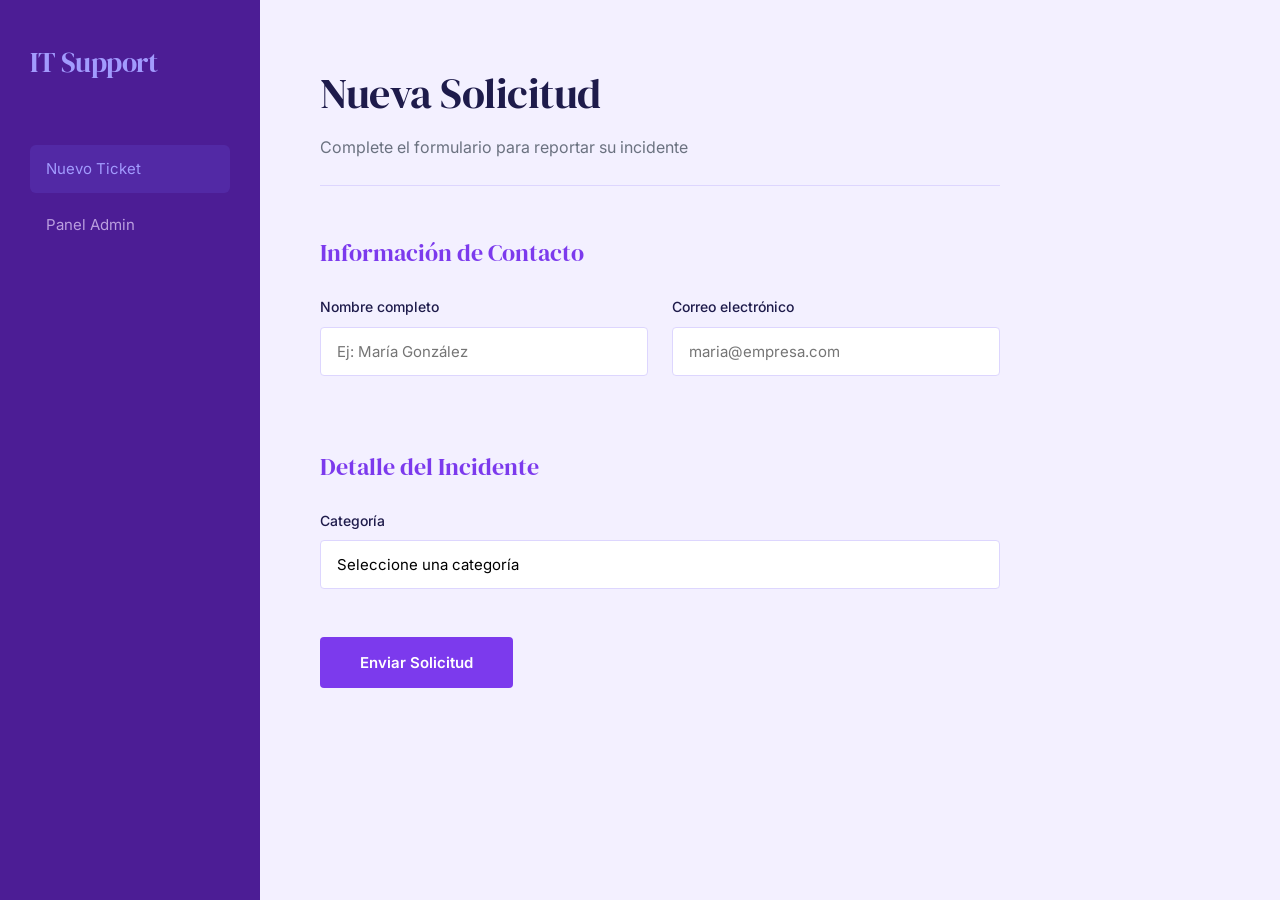
==== commit 5a481f0d: "Update index.html" ====
--- a/index.html
+++ b/index.html
@@ -1,195 +1,103 @@
 <!DOCTYPE html>
-<html lang="es" class="dark">
 <html lang="es">
 <head>
     <meta charset="UTF-8">
     <meta name="viewport" content="width=device-width, initial-scale=1.0">
-    <title>// SISTEMA_TICKETS</title>
-    <link href="https://fonts.googleapis.com/css2?family=Inter:wght@400;500;600;700&family=JetBrains+Mono:wght@400;600&display=swap" rel="stylesheet">
-    <title>Tickets</title>
-    <link href="https://fonts.googleapis.com/css2?family=Space+Grotesk:wght@300;400;500;600;700&display=swap" rel="stylesheet">
+    <title>Sistema de Tickets — IT Support</title>
+    <link href="https://fonts.googleapis.com/css2?family=DM+Serif+Display&family=Inter:wght@400;500;600&display=swap" rel="stylesheet">
     <link rel="stylesheet" href="style.css">
 </head>
 <body>
-    <div class="noise"></div>
-    
-    <div class="gradient-bg">
-        <div class="orb orb-1"></div>
-        <div class="orb orb-2"></div>
-        <div class="orb orb-3"></div>
-    </div>
+    <div class="page">
+        <aside class="sidebar">
+            <div class="brand">IT Support</div>
+            <nav class="nav">
+                <a href="#" class="nav-item active">Nuevo Ticket</a>
+                <a href="admin.html" class="nav-item">Panel Admin</a>
+            </nav>
+        </aside>
+        
+        <main class="main">
+            <header class="header">
+                <h1>Nueva Solicitud</h1>
+                <p class="subtitle">Complete el formulario para reportar su incidente</p>
+            </header>
+            
+            <form id="formTicket" class="form">
+                
+                <section class="form-section">
+                    <h2>Información de Contacto</h2>
+                    <div class="form-row">
+                        <div class="field">
+                            <label>Nombre completo</label>
+                            <input type="text" id="solicitante" required placeholder="Ej: María González">
+                        </div>
+                        <div class="field">
+                            <label>Correo electrónico</label>
+                            <input type="email" id="email" required placeholder="maria@empresa.com">
+                        </div>
+                    </div>
+                </section>
 
-    <main class="container">
-        <header class="header">
-            <div class="logo">
-                <div class="logo-icon">◈</div>
-                <div>
-                    <h1>SISTEMA_TICKETS</h1>
-                    <span class="version">v2.0.1 // build 240819</span>
-                </div>
-            </div>
-        <header class="glass-header">
-            <h1>Help Desk</h1>
-            <p>Sistema de soporte técnico</p>
-        </header>
-
-        <div class="hero">
-            <p class="hero-text">
-                Soporte técnico interno. Reportá tu incidente y lo resolvemos.
-            </p>
-        </div>
-
-        <form id="formTicket" class="form">
-        <form id="formTicket" class="glass-card">
-            <h2>Nuevo ticket</h2>
-
-            <section class="form-section">
-                <h2 class="section-title">
-                    <span class="section-number">01</span>
-                    Identificación
-                </h2>
-                
-                <div class="grid-2">
-                    <div class="field">
-                        <label class="field-label">Nombre completo</label>
-                        <input type="text" id="solicitante" required placeholder="Juan Pérez">
-                    </div>
+                <section class="form-section">
+                    <h2>Detalle del Incidente</h2>
                     
                     <div class="field">
-                        <label class="field-label">Correo electrónico</label>
-                        <input type="email" id="email" required placeholder="juan@empresa.com">
+                        <label>Categoría</label>
+                        <select id="categoria" required>
+                            <option value="">Seleccione una categoría</option>
+                            <option value="hardware">Hardware y Equipos</option>
+                            <option value="software">Software y Aplicaciones</option>
+                            <option value="red">Red y Conectividad</option>
+                            <option value="email">Correo Electrónico</option>
+                            <option value="impresion">Impresión y Escaneo</option>
+                            <option value="accesos">Accesos y Seguridad</option>
+                            <option value="otros">Otros</option>
+                        </select>
                     </div>
-                </div>
-            </section>
 
-            <section class="form-section">
-                <h2 class="section-title">
-                    <span class="section-number">02</span>
-                    Incidente
-                </h2>
+                    <div class="field" id="campo-problema" style="display:none;">
+                        <label>Problema específico</label>
+                        <select id="problema" required>
+                            <option value="">Seleccione el problema</option>
+                        </select>
+                    </div>
 
-                <div class="field">
-                    <label class="field-label">Categoría</label>
-                    <select id="categoria" required>
-                        <option value="">Seleccionar categoría...</option>
-                        <option value="hardware">Hardware / Equipos</option>
-                        <option value="software">Software / Aplicaciones</option>
-                        <option value="red">Red / Conectividad</option>
-                        <option value="email">Email / Comunicaciones</option>
-                        <option value="impresion">Impresión / Periféricos</option>
-                        <option value="accesos">Accesos / Seguridad</option>
-                        <option value="otros">Otros / General</option>
-                    </select>
-            <div class="form-row">
-                <div class="input-group">
-                    <label>Nombre</label>
-                    <input type="text" id="solicitante" required placeholder="Tu nombre">
+                    <div class="field" id="campo-detalles" style="display:none;">
+                        <label>Descripción detallada <span class="required">*</span></label>
+                        <textarea id="detalles" rows="5" required placeholder="Describa el incidente con el mayor detalle posible..."></textarea>
+                    </div>
+                </section>
+
+                <div class="summary-card" id="vista-previa" style="display:none;">
+                    <div class="summary-header">
+                        <span class="summary-title">Resumen de la Solicitud</span>
+                        <span class="badge" id="tag-prioridad">Media</span>
+                    </div>
+                    <p class="summary-problem" id="vp-problema-texto">-</p>
+                    <p class="summary-note">Se enviará confirmación al correo proporcionado</p>
                 </div>
 
-                <div class="field" id="campo-problema" style="display:none;">
-                    <label class="field-label">Problema específico</label>
-                    <select id="problema" required>
-                        <option value="">Seleccionar problema...</option>
-                    </select>
-                <div class="input-group">
-                    <label>Email</label>
-                    <input type="email" id="email" required placeholder="tu@email.com">
+                <div class="actions">
+                    <button type="submit" class="btn-primary" id="btn-enviar" disabled>
+                        Enviar Solicitud
+                    </button>
                 </div>
+            </form>
+
+            <div class="success-message" id="mensaje-exito" style="display:none;">
+                <div class="success-icon">✓</div>
+                <h2>Solicitud Recibida</h2>
+                <p>Su ticket ha sido registrado correctamente</p>
+                <div class="ticket-details">
+                    <p><strong>Ticket N°</strong> <span id="numero-ticket">-</span></p>
+                    <p><strong>Prioridad</strong> <span id="prioridad-confirmada">-</span></p>
+                    <p><strong>Email</strong> <span id="email-confirmado">-</span></p>
+                </div>
+                <button class="btn-secondary" onclick="location.reload()">Nueva Solicitud</button>
             </div>
-
-                <div class="field" id="campo-detalles" style="display:none;">
-                    <label class="field-label">
-                        Detalles adicionales
-                        <span class="required-mark">*</span>
-                    </label>
-                    <textarea id="detalles" rows="4" required placeholder="Describí el error, cuándo empezó, qué estabas haciendo..."></textarea>
-                </div>
-            </section>
-            <div class="input-group">
-                <label>Categoría</label>
-                <select id="categoria" required>
-                    <option value="">Seleccionar...</option>
-                    <option value="hardware">Hardware</option>
-                    <option value="software">Software</option>
-                    <option value="red">Red</option>
-                    <option value="email">Email</option>
-                    <option value="impresion">Impresión</option>
-                    <option value="accesos">Accesos</option>
-                    <option value="otros">Otros</option>
-                </select>
-            </div>
-
-            <div class="preview-card" id="vista-previa" style="display:none;">
-                <div class="preview-header">
-                    <span class="preview-title">Vista previa</span>
-                    <span class="priority-badge" id="tag-prioridad">Media</span>
-                </div>
-                <div class="preview-content">
-                    <p class="preview-problem" id="vp-problema-texto">-</p>
-                    <p class="preview-note">Se enviará confirmación al correo</p>
-                </div>
-            <div class="input-group" id="campo-problema" style="display:none;">
-                <label>Problema</label>
-                <select id="problema" required>
-                    <option value="">Seleccionar...</option>
-                </select>
-            </div>
-
-            <div class="actions">
-                <button type="submit" class="btn-primary" id="btn-enviar" disabled>
-                    <span>Crear ticket</span>
-                    <span class="btn-arrow">→</span>
-                </button>
-                <p class="security-note">Datos encriptados · Solo personal IT</p>
-            <div class="input-group" id="campo-detalles" style="display:none;">
-                <label>Detalles <span class="req">*</span></label>
-                <textarea id="detalles" rows="3" required placeholder="Describe el incidente..."></textarea>
-            </div>
-        </form>
-
-        <div class="success-view" id="mensaje-exito" style="display:none;">
-            <div class="success-icon">◉</div>
-            <h2 class="success-title">Ticket creado</h2>
-            <p class="success-message">Recibimos tu consulta. Te contactamos pronto.</p>
-            
-            <div class="ticket-info">
-                <div class="info-row">
-                    <span class="info-label">Número</span>
-                    <span class="info-value" id="numero-ticket">-</span>
-                </div>
-                <div class="info-row">
-                    <span class="info-label">Prioridad</span>
-                    <span class="info-value" id="prioridad-confirmada">-</span>
-                </div>
-                <div class="info-row">
-                    <span class="info-label">Email</span>
-                    <span class="info-value" id="email-confirmado">-</span>
-                </div>
-            <div class="preview-glass" id="vista-previa" style="display:none;">
-                <span class="badge" id="tag-prioridad">Media</span>
-                <p id="vp-problema-texto">-</p>
-            </div>
-            
-            <button class="btn-secondary" onclick="location.reload()">
-                Nuevo ticket
-
-            <button type="submit" class="btn-glass" id="btn-enviar" disabled>
-                Crear ticket →
-            </button>
-        </div>
-        </form>
-
-        <footer class="footer">
-            <p>Sistema interno · 2024</p>
-        </footer>
-        <div class="glass-card success" id="mensaje-exito" style="display:none;">
-            <div class="check">✓</div>
-            <h3>Ticket creado</h3>
-            <p>ID: <strong id="numero-ticket">-</strong></p>
-            <p>Prioridad: <strong id="prioridad-confirmada">-</strong></p>
-            <button class="btn-glass secondary" onclick="location.reload()">Nuevo</button>
-        </div>
-    </main>
+        </main>
+    </div>
 
     <script>
         const API_URL = 'https://tickets-api-63tv.onrender.com';
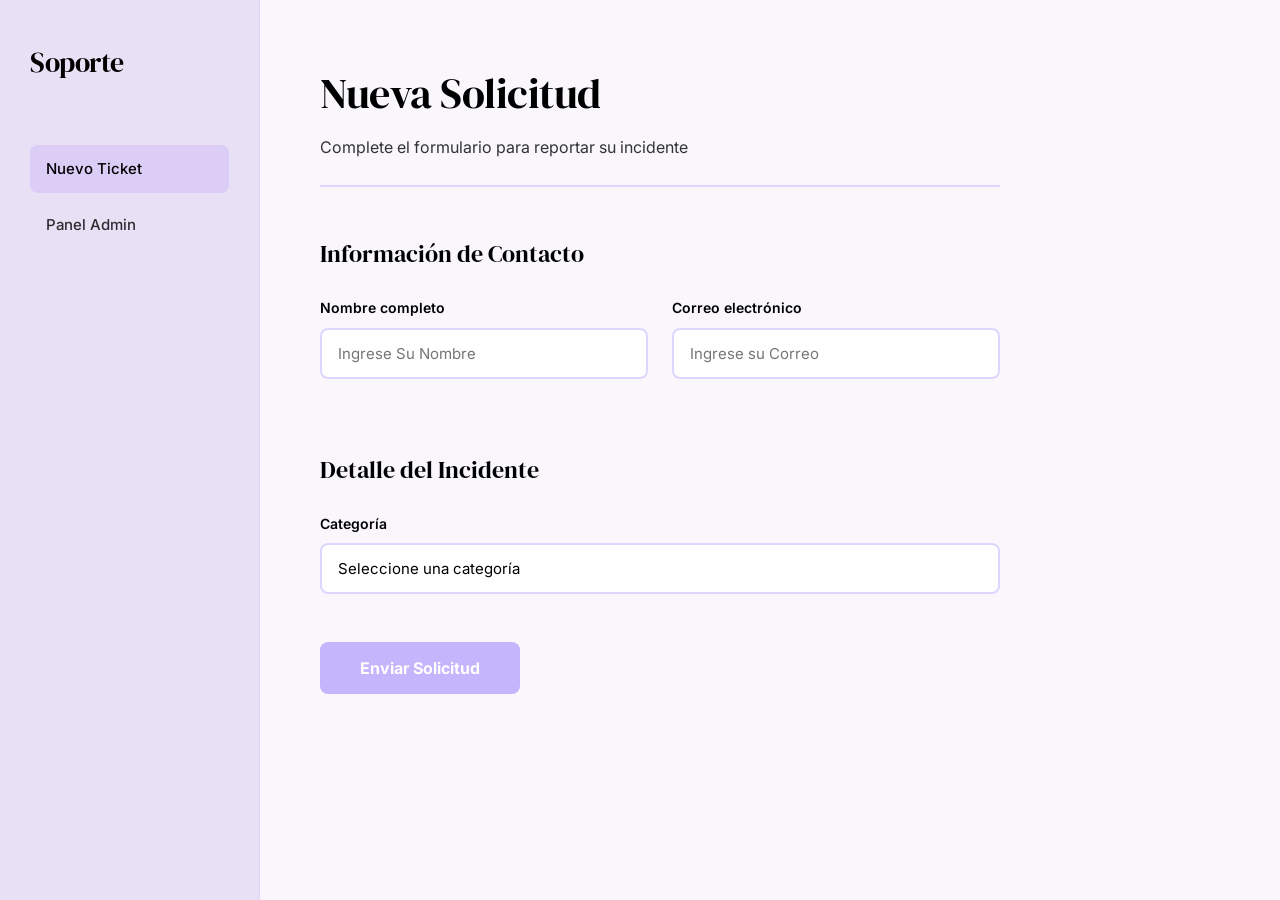
==== commit aaaa4391: "Update index.html" ====
--- a/index.html
+++ b/index.html
@@ -3,14 +3,14 @@
 <head>
     <meta charset="UTF-8">
     <meta name="viewport" content="width=device-width, initial-scale=1.0">
-    <title>Sistema de Tickets — IT Support</title>
+    <title>Sistema de Tickets</title>
     <link href="https://fonts.googleapis.com/css2?family=DM+Serif+Display&family=Inter:wght@400;500;600&display=swap" rel="stylesheet">
     <link rel="stylesheet" href="style.css">
 </head>
 <body>
     <div class="page">
         <aside class="sidebar">
-            <div class="brand">IT Support</div>
+            <div class="brand">Soporte</div>
             <nav class="nav">
                 <a href="#" class="nav-item active">Nuevo Ticket</a>
                 <a href="admin.html" class="nav-item">Panel Admin</a>
@@ -30,11 +30,11 @@
                     <div class="form-row">
                         <div class="field">
                             <label>Nombre completo</label>
-                            <input type="text" id="solicitante" required placeholder="Ej: María González">
+                            <input type="text" id="solicitante" required placeholder="Ingrese Su Nombre">
                         </div>
                         <div class="field">
                             <label>Correo electrónico</label>
-                            <input type="email" id="email" required placeholder="maria@empresa.com">
+                            <input type="email" id="email" required placeholder="Ingrese su Correo">
                         </div>
                     </div>
                 </section>
@@ -48,9 +48,9 @@
                             <option value="">Seleccione una categoría</option>
                             <option value="hardware">Hardware y Equipos</option>
                             <option value="software">Software y Aplicaciones</option>
-                            <option value="red">Red y Conectividad</option>
+                            <option value="internet">Internet y Conectividad</option>
                             <option value="email">Correo Electrónico</option>
-                            <option value="impresion">Impresión y Escaneo</option>
+                            <option value="impresion">Impresoras</option>
                             <option value="accesos">Accesos y Seguridad</option>
                             <option value="otros">Otros</option>
                         </select>
--- a/style.css
+++ b/style.css
@@ -1,25 +1,14 @@
 :root {
-    --bg: #f8f9fa;
-    --surface: #ffffff;
-    --sidebar: #2d2d3a;
-    --sidebar-text: #dfe6e9;
-    --text: #2d3436;
-    --text-muted: #636e72;
-    --accent: #6c5ce7;
-    --accent-hover: #5f3dc4;
-    --accent-soft: #a29bfe;
-    --border: #e1e8ed;
-    --shadow: rgba(108, 92, 231, 0.08);
-    --bg: #f3f0ff;              /* Lavanda suave */
-    --surface: #ffffff;          /* Blanco puro para tarjetas */
-    --sidebar: #4c1d95;          /* Violeta profundo */
-    --sidebar-text: #e9d5ff;       /* Lavanda claro */
-    --text: #1e1b4b;             /* Índigo casi negro */
-    --text-muted: #6b7280;       /* Gris */
-    --accent: #7c3aed;           /* Violeta eléctrico */
-    --accent-hover: #6d28d9;       /* Violeta más oscuro */
-    --border: #ddd6fe;           /* Lavanda borde */
-    --shadow: rgba(124, 58, 237, 0.1);
+    --bg: #FAF7FC;           /* Lila casi blanco */
+    --surface: #FFFFFF;       /* Blanco */
+    --sidebar: #E8E0F5;     /* Lavanda claro */
+    --sidebar-text: #000000;  /* NEGRO */
+    --text: #000000;          /* NEGRO puro */
+    --text-muted: #4A4A4A;    /* Gris oscuro, casi negro */
+    --accent: #8B5CF6;        /* Violeta */
+    --accent-hover: #7C3AED;  /* Violeta más oscuro */
+    --border: #DDD6FE;        /* Lavanda borde */
+    --shadow: rgba(139, 92, 246, 0.1);
     --font-serif: 'DM Serif Display', serif;
     --font-sans: 'Inter', sans-serif;
 }
@@ -33,7 +22,7 @@
 body {
     font-family: var(--font-sans);
     background: var(--bg);
-    color: var(--text);
+    color: var(--text); /* NEGRO */
     line-height: 1.6;
     font-size: 15px;
 }
@@ -43,14 +32,15 @@
     min-height: 100vh;
 }
 
-/* Sidebar */
+/* Sidebar lavanda */
 .sidebar {
     width: 260px;
-    background: var(--sidebar);
-    color: var(--sidebar-text);
+    background: var(--sidebar); /* Lavanda pastel */
+    color: var(--sidebar-text); /* NEGRO */
     padding: 40px 30px;
     position: fixed;
     height: 100vh;
+    border-right: 1px solid var(--border);
 }
 
 .brand {
@@ -58,7 +48,7 @@
     font-size: 28px;
     margin-bottom: 60px;
     letter-spacing: -0.5px;
-    color: var(--accent-soft);
+    color: #000000; /* NEGRO */
 }
 
 .nav {
@@ -68,19 +58,20 @@
 }
 
 .nav-item {
-    color: var(--sidebar-text);
+    color: #000000; /* NEGRO */
     text-decoration: none;
     padding: 12px 16px;
-    border-radius: 6px;
-    opacity: 0.7;
+    border-radius: 8px;
+    opacity: 0.8;
     transition: all 0.2s;
+    font-weight: 500;
 }
 
 .nav-item:hover,
 .nav-item.active {
     opacity: 1;
-    background: rgba(108, 92, 231, 0.2);
-    color: var(--accent-soft);
+    background: rgba(139, 92, 246, 0.15); /* Violeta muy suave */
+    color: #000000;
 }
 
 /* Main Content */
@@ -94,7 +85,7 @@
 .header {
     margin-bottom: 48px;
     padding-bottom: 24px;
-    border-bottom: 1px solid var(--border);
+    border-bottom: 2px solid var(--border); /* Violeta borde */
 }
 
 .header h1 {
@@ -103,11 +94,11 @@
     font-weight: 400;
     margin-bottom: 8px;
     letter-spacing: -0.5px;
-    color: var(--text);
+    color: #000000; /* NEGRO */
 }
 
 .subtitle {
-    color: var(--text-muted);
+    color: #333333; /* Casi negro */
     font-size: 16px;
 }
 
@@ -121,7 +112,7 @@
     font-size: 24px;
     font-weight: 400;
     margin-bottom: 24px;
-    color: var(--accent);
+    color: #000000; /* NEGRO */
 }
 
 .form-row {
@@ -136,31 +127,33 @@
 
 label {
     display: block;
-    font-weight: 500;
+    font-weight: 600; /* Más bold para contraste */
     margin-bottom: 8px;
     font-size: 14px;
-    color: var(--text);
+    color: #000000; /* NEGRO */
 }
 
 .required {
-    color: #e17055;
+    color: #DC2626; /* Rojo para destacar */
+    font-weight: 700;
 }
 
 input, select, textarea {
     width: 100%;
     padding: 14px 16px;
-    border: 1px solid var(--border);
-    border-radius: 4px;
+    border: 2px solid var(--border); /* Violeta borde */
+    border-radius: 8px;
     font-family: var(--font-sans);
     font-size: 15px;
     background: var(--surface);
+    color: #000000; /* NEGRO */
     transition: all 0.2s;
 }
 
 input:focus, select:focus, textarea:focus {
     outline: none;
-    border-color: var(--accent);
-    box-shadow: 0 0 0 3px var(--shadow);
+    border-color: var(--accent); /* Violeta */
+    box-shadow: 0 0 0 4px rgba(139, 92, 246, 0.1);
 }
 
 textarea {
@@ -171,7 +164,7 @@
 select {
     cursor: pointer;
     appearance: none;
-    background-image: url("data:image/svg+xml,%3Csvg width='12' height='8' viewBox='0 0 12 8' fill='none'%3E%3Cpath d='M1 1.5L6 6.5L11 1.5' stroke='%23636e72' stroke-width='1.5' stroke-linecap='round' stroke-linejoin='round'/%3E%3C/svg%3E");
+    background-image: url("data:image/svg+xml,%3Csvg width='12' height='8' viewBox='0 0 12 8' fill='none'%3E%3Cpath d='M1 1.5L6 6.5L11 1.5' stroke='%23000000' stroke-width='2' stroke-linecap='round' stroke-linejoin='round'/%3E%3C/svg%3E");
     background-repeat: no-repeat;
     background-position: right 16px center;
     padding-right: 40px;
@@ -179,10 +172,11 @@
 
 /* Summary Card */
 .summary-card {
-    background: #f0f3f5;
-    border-left: 4px solid var(--accent);
+    background: #F3E8FF; /* Violeta muy suave */
+    border-left: 4px solid var(--accent); /* Violeta */
     padding: 28px;
     margin: 40px 0;
+    border-radius: 0 8px 8px 0;
 }
 
 .summary-header {
@@ -193,38 +187,40 @@
 }
 
 .summary-title {
-    font-weight: 600;
-    font-size: 14px;
+    font-weight: 700; /* Bold */
+    font-size: 13px;
+    text-transform: uppercase;
+    letter-spacing: 1px;
+    color: #000000; /* NEGRO */
+}
+
+.badge {
+    padding: 8px 16px;
+    font-size: 12px;
+    font-weight: 700; /* Bold */
     text-transform: uppercase;
     letter-spacing: 0.5px;
-    color: var(--text-muted);
-}
-
-.badge {
-    padding: 6px 14px;
-    font-size: 12px;
-    font-weight: 600;
-    text-transform: uppercase;
-    letter-spacing: 0.5px;
-    border-radius: 4px;
-    background: #dfe6e9;
-    color: var(--text);
-}
-
-.badge.critica { background: #e17055; color: white; }
-.badge.alta { background: #fdcb6e; color: var(--text); }
-.badge.media { background: var(--accent); color: white; }
-.badge.baja { background: #b2bec3; color: white; }
+    border-radius: 6px;
+    background: #FFFFFF;
+    color: #000000; /* NEGRO */
+    border: 2px solid;
+}
+
+.badge.critica { background: #FECACA; border-color: #DC2626; }
+.badge.alta { background: #FDE68A; border-color: #D97706; }
+.badge.media { background: #DDD6FE; border-color: #8B5CF6; }
+.badge.baja { background: #E5E7EB; border-color: #6B7280; }
 
 .summary-problem {
     font-size: 18px;
     margin-bottom: 12px;
-    color: var(--text);
+    color: #000000; /* NEGRO */
+    font-weight: 500;
 }
 
 .summary-note {
     font-size: 14px;
-    color: var(--text-muted);
+    color: #4A4A4A; /* Casi negro */
 }
 
 /* Buttons */
@@ -233,18 +229,128 @@
 }
 
 .btn-primary {
-    background: var(--accent);
-    color: white;
+    background: var(--accent); /* Violeta */
+    color: #FFFFFF; /* Blanco para contraste */
     border: none;
     padding: 16px 40px;
     font-family: var(--font-sans);
+    font-size: 16px;
+    font-weight: 700; /* Bold */
+    border-radius: 8px;
+    cursor: pointer;
+    transition: all 0.2s;
+    box-shadow: 0 4px 12px rgba(139, 92, 246, 0.3);
+}
+
+.btn-primary:hover:not(:disabled) {
+    background: var(--accent-hover);
+    transform: translateY(-2px);
+    box-shadow: 0 6px 20px rgba(139, 92, 246, 0.4);
+}
+
+.btn-primary:disabled {
+    background: #C4B5FD; /* Violeta apagado */
+    color: #FFFFFF;
+    cursor: not-allowed;
+    box-shadow: none;
+}
+
+.btn-secondary {
+    background: transparent;
+    color: var(--accent); /* Violeta */
+    border: 2px solid var(--accent);
+    padding: 14px 32px;
+    font-family: var(--font-sans);
     font-size: 15px;
     font-weight: 600;
-    border-radius: 4px;
     cursor: pointer;
-    transition: all 0.2s;
-}
-
-.btn-primary:hover:not(:disabled) {
-    background: var(--accent-hover);
-    transform: translateY(-1px
+    border-radius: 8px;
+    margin-top: 24px;
+}
+
+.btn-secondary:hover {
+    background: var(--accent);
+    color: #FFFFFF;
+}
+
+/* Success */
+.success-message {
+    text-align: center;
+    padding: 60px 40px;
+    background: var(--surface);
+    border: 2px solid var(--border);
+    border-radius: 12px;
+}
+
+.success-icon {
+    width: 64px;
+    height: 64px;
+    background: var(--accent); /* Violeta */
+    color: #FFFFFF;
+    border-radius: 50%;
+    display: flex;
+    align-items: center;
+    justify-content: center;
+    font-size: 28px;
+    margin: 0 auto 24px;
+    font-weight: 700;
+}
+
+.success-message h2 {
+    font-family: var(--font-serif);
+    font-size: 32px;
+    font-weight: 400;
+    margin-bottom: 8px;
+    color: #000000; /* NEGRO */
+}
+
+.success-message > p {
+    color: #333333; /* Casi negro */
+    margin-bottom: 32px;
+}
+
+.ticket-details {
+    background: #F5F3FF; /* Violeta muy suave */
+    padding: 28px;
+    margin-bottom: 32px;
+    text-align: left;
+    border-radius: 8px;
+    border: 1px solid var(--border);
+}
+
+.ticket-details p {
+    margin-bottom: 14px;
+    padding-bottom: 14px;
+    border-bottom: 1px solid var(--border);
+    color: #000000; /* NEGRO */
+}
+
+.ticket-details p:last-child {
+    margin-bottom: 0;
+    padding-bottom: 0;
+    border-bottom: none;
+}
+
+.ticket-details strong {
+    display: inline-block;
+    width: 120px;
+    color: #000000; /* NEGRO */
+    font-weight: 700;
+}
+
+@media (max-width: 900px) {
+    .sidebar {
+        width: 100%;
+        position: relative;
+        height: auto;
+        padding: 20px;
+    }
+    
+    .main {
+        margin-left: 0;
+    }
+    
+    .page {
+        flex-direction: column;
+    }
+}
